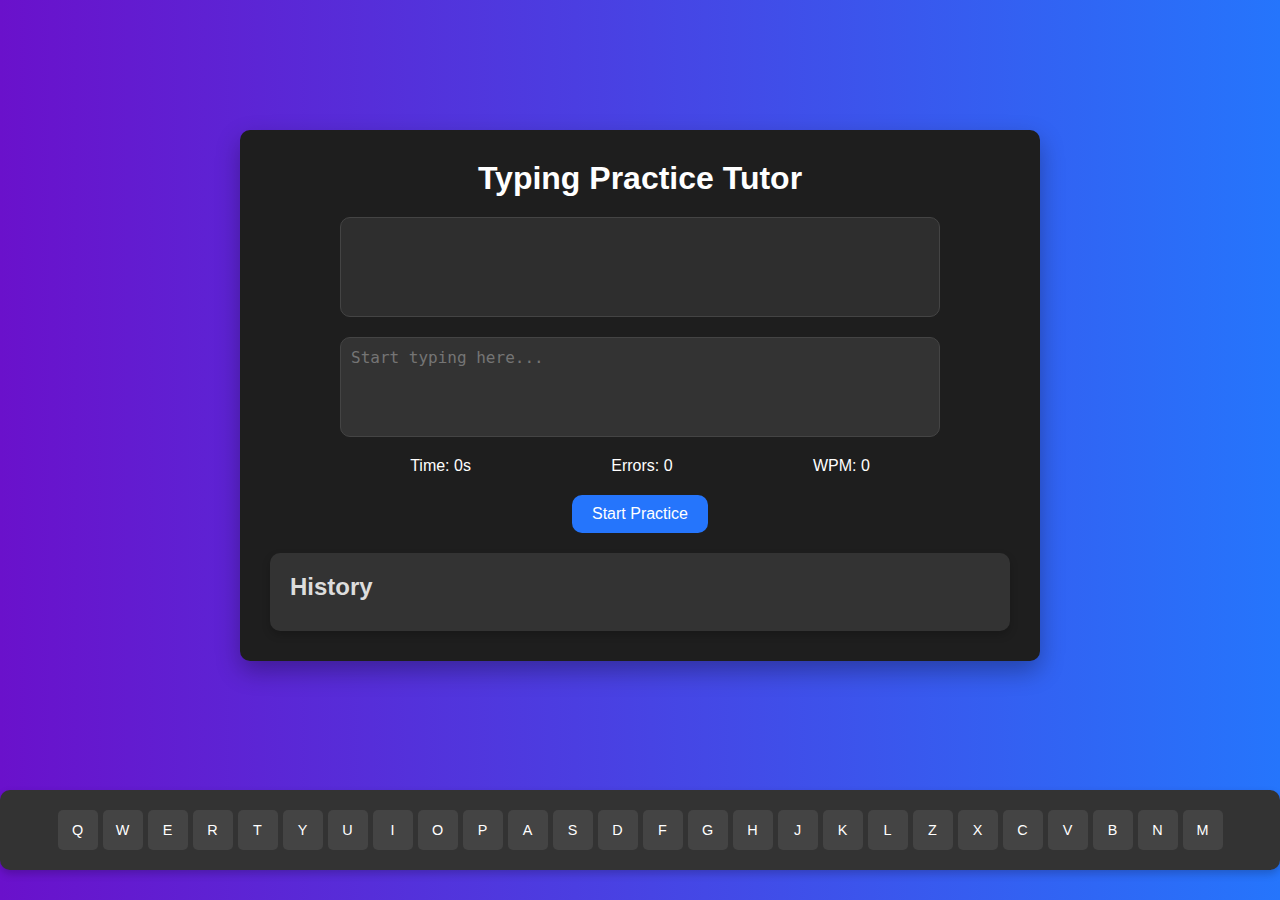
==== 3 july t/index.html @ ae69c794 "project completed" ====
<!DOCTYPE html>
<html lang="en">
<head>
    <meta charset="UTF-8">
    <meta name="viewport" content="width=device-width, initial-scale=1.0">
    <title>Typing Practice Tutor</title>
    <style>
        /* Reset and base styles */
        * {
            box-sizing: border-box;
            margin: 0;
            padding: 0;
        }

        body {
            font-family: 'Segoe UI', Tahoma, Geneva, Verdana, sans-serif;
            display: flex;
            flex-direction: column;
            justify-content: space-between; /* Aligns content with equal space between */
            min-height: 100vh;
            margin: 0;
            background: linear-gradient(to right, #6a11cb, #2575fc);
            color: #fff;
        }

        .container {
            width: 100%;
            max-width: 800px;
            margin: auto; /* Center aligns horizontally */
            background: #1e1e1e;
            padding: 30px;
            border-radius: 10px;
            box-shadow: 0 10px 25px rgba(0, 0, 0, 0.3);
            display: flex;
            flex-direction: column;
            align-items: center;
        }

        header {
            text-align: center;
            margin-bottom: 20px;
        }

        header h1 {
            font-size: 2rem;
        }

        main {
            flex: 1;
            display: flex;
            flex-direction: column;
            align-items: center;
            width: 100%;
            max-width: 600px;
        }

        .text-container {
            margin-bottom: 20px;
            padding: 20px;
            border: 1px solid #444;
            border-radius: 10px;
            background: #2e2e2e;
            width: 100%;
            min-height: 100px;
            display: flex;
            align-items: center;
            justify-content: center;
            font-size: 1.2rem;
            color: #ddd;
            white-space: pre-wrap;
            line-height: 1.6;
        }

        .typing-area {
            width: 100%;
            height: 100px;
            margin-bottom: 20px;
            padding: 10px;
            font-size: 1rem;
            background: #333;
            color: #fff;
            border: 1px solid #444;
            border-radius: 10px;
            resize: none;
            transition: border-color 0.3s;
        }

        .typing-area:focus {
            border-color: #2575fc;
        }

        .stats {
            display: flex;
            justify-content: space-around;
            width: 100%;
            margin-bottom: 20px;
        }

        .stats p {
            font-size: 1rem;
        }

        .start-button {
            padding: 10px 20px;
            font-size: 1rem;
            cursor: pointer;
            border: none;
            border-radius: 10px;
            background-color: #2575fc;
            color: white;
            transition: background-color 0.3s;
        }

        .start-button:hover {
            background-color: #1a5bbd;
        }

        .completion-message {
            background-color: rgba(37, 117, 252, 0.2);
            color: #2575fc;
            padding: 15px;
            margin-top: 20px;
            border-radius: 10px;
            text-align: center;
            display: none;
        }

        .history {
            width: 100%;
            margin-top: 20px;
            padding: 20px;
            background: #333;
            border-radius: 10px;
            box-shadow: 0 4px 8px rgba(0, 0, 0, 0.2);
        }

        .history h2 {
            font-size: 1.5rem;
            color: #ddd;
            margin-bottom: 10px;
        }

        .history-list {
            list-style-type: none;
            padding: 0;
        }

        .history li {
            background: #444;
            padding: 10px;
            margin-bottom: 5px;
            border-radius: 5px;
            color: #fff;
            font-size: 0.9rem;
        }

        /* Incorrect character highlight */
        .incorrect {
            color: #ff5c5c;
        }

        /* Correct character highlight */
        .correct {
            color: #7be292;
        }

        /* Keyboard Layout */
        .keyboard-container {
            display: flex;
            justify-content: center;
            gap: 5px;
            background-color: #333;
            padding: 20px;
            border-radius: 10px;
            box-shadow: 0 4px 8px rgba(0, 0, 0, 0.2);
            margin-bottom: 30px;
        }

        .keyboard-key {
            display: flex;
            justify-content: center;
            align-items: center;
            height: 40px;
            width: 40px;
            background-color: #444;
            color: #fff;
            border-radius: 5px;
            font-size: 0.9rem;
            cursor: pointer;
            transition: background-color 0.3s, transform 0.1s;
        }

        .keyboard-key:hover {
            background-color: #2575fc;
            transform: scale(1.1); /* Scale effect on hover */
        }

        /* Additional styles for keyboard resizing */
        @media (max-width: 600px) {
            .keyboard-key {
                height: 30px;
                width: 30px;
                font-size: 0.8rem;
            }
        }
    </style>
</head>
<body>
    <div class="container">
        <header>
            <h1>Typing Practice Tutor</h1>
        </header>
        <main>
            <section id="text-container" class="text-container">
                <p id="text-to-type"></p>
            </section>
            <textarea id="typing-area" class="typing-area" placeholder="Start typing here..."></textarea>
            <div class="stats">
                <p>Time: <span id="timer">0</span>s</p>
                <p>Errors: <span id="errors">0</span></p>
                <p>WPM: <span id="wpm">0</span></p>
            </div>
            <button id="start-button" class="start-button">Start Practice</button>
            <div id="completion-message" class="completion-message"></div>
        </main>
        <aside class="history">
            <h2>History</h2>
            <ul id="history-list" class="history-list"></ul>
        </aside>
    </div>

    <!-- Keyboard Layout -->
    <div class="keyboard-container">
        <div class="keyboard-key">Q</div>
        <div class="keyboard-key">W</div>
        <div class="keyboard-key">E</div>
        <div class="keyboard-key">R</div>
        <div class="keyboard-key">T</div>
        <div class="keyboard-key">Y</div>
        <div class="keyboard-key">U</div>
        <div class="keyboard-key">I</div>
        <div class="keyboard-key">O</div>
        <div class="keyboard-key">P</div>

        <div class="keyboard-key">A</div>
        <div class="keyboard-key">S</div>
        <div class="keyboard-key">D</div>
        <div class="keyboard-key">F</div>
        <div class="keyboard-key">G</div>
        <div class="keyboard-key">H</div>
        <div class="keyboard-key">J</div>
        <div class="keyboard-key">K</div>
        <div class="keyboard-key">L</div>

        <div class="keyboard-key">Z</div>
        <div class="keyboard-key">X</div>
        <div class="keyboard-key">C</div>
        <div class="keyboard-key">V</div>
        <div class="keyboard-key">B</div>
        <div class="keyboard-key">N</div>
        <div class="keyboard-key">M</div>
    </div>

    <script>
        document.addEventListener('DOMContentLoaded', () => {
            const texts = [
                "The quick brown fox jumps over the lazy dog.",
                "A journey of a thousand miles begins with a single step.",
                "To be or not to be, that is the question.",
                "All that glitters is not gold.",
                "The only thing we have to fear is fear itself."
            ];

            const textToTypeElement = document.getElementById('text-to-type');
            const typingArea = document.getElementById('typing-area');
            const timerElement = document.getElementById('timer');
            const errorsElement = document.getElementById('errors');
            const wpmElement = document.getElementById('wpm');
            const startButton = document.getElementById('start-button');
            const historyList = document.getElementById('history-list');
            const completionMessage = document.getElementById('completion-message');

            let timer = 0;
            let errors = 0;
            let interval;
            let startTime;
            let currentText = '';
            const history = [];

            function startPractice() {
                currentText = getRandomText();
                textToTypeElement.innerHTML = currentText.split('').map(char => `<span>${char === ' ' ? '&nbsp;' : char}</span>`).join('');
                typingArea.value = '';
                typingArea.disabled = false;
                typingArea.focus();
                timer = 0;
                errors = 0;
                startTime = new Date();
                updateStats();
                clearInterval(interval);
                interval = setInterval(updateTimer, 1000);
                completionMessage.style.display = 'none';
            }

            startButton.addEventListener('click', startPractice);

            typingArea.addEventListener('input', () => {
                const typedText = typingArea.value.trim();
                const textSpans = textToTypeElement.querySelectorAll('span');

                errors = 0; // Reset errors count

                textSpans.forEach((span, index) => {
                    const typedChar = typedText[index];
                    if (!typedChar) {
                        span.classList.remove('correct', 'incorrect');
                        return;
                    }
                    if (typedChar === span.textContent) {
                        span.classList.add('correct');
                        span.classList.remove('incorrect');
                    } else {
                        span.classList.remove('correct');
                        span.classList.add('incorrect');
                        errors++; // Increment errors count
                    }
                });

                const typedCorrectly = typedText === currentText;
                if (typedCorrectly) {
                    clearInterval(interval);
                    typingArea.disabled = true;
                    const endTime = new Date();
                    const timeTaken = (endTime - startTime) / 1000;
                    const wpm = calculateWPM(typedText, timeTaken);
                    addToHistory(timeTaken, errors, wpm);
                    displayCompletionMessage(`Practice complete! Time: ${timeTaken.toFixed(2)}s, Errors: ${errors}, WPM: ${wpm}`);
                }

                updateStats();
            });

            function updateTimer() {
                timer++;
                updateStats();
            }

            function updateStats() {
                timerElement.textContent = timer;
                errorsElement.textContent = errors;
                wpmElement.textContent = calculateWPM(typingArea.value, timer);
            }

            function calculateWPM(text, timeInSeconds) {
                const wordsTyped = text.trim().split(/\s+/).length;
                const minutes = timeInSeconds / 60;
                return Math.round(wordsTyped / minutes);
            }

            function addToHistory(time, errors, wpm) {
                history.push({ time: time.toFixed(2), errors, wpm });
                const historyItem = document.createElement('li');
                historyItem.textContent = `Time: ${time.toFixed(2)}s, Errors: ${errors}, WPM: ${wpm}`;
                historyList.appendChild(historyItem);
            }

            function displayCompletionMessage(message) {
                completionMessage.textContent = message;
                completionMessage.style.display = 'block';
            }

            function getRandomText() {
                const randomIndex = Math.floor(Math.random() * texts.length);
                return texts[randomIndex];
            }

            // Keyboard Layout Interaction
            const keyboardKeys = document.querySelectorAll('.keyboard-key');

            keyboardKeys.forEach(key => {
                key.addEventListener('click', () => {
                    const currentCursorPosition = typingArea.selectionStart;
                    const valueBeforeCursor = typingArea.value.substring(0, currentCursorPosition);
                    const valueAfterCursor = typingArea.value.substring(currentCursorPosition);
                    typingArea.value = valueBeforeCursor + key.textContent + valueAfterCursor;
                    typingArea.focus();
                    typingArea.selectionStart = currentCursorPosition + 1;
                    typingArea.selectionEnd = currentCursorPosition + 1;
                    typingArea.dispatchEvent(new Event('input'));
                });
            });

            // Resize keyboard keys on smaller screens
            function resizeKeyboard() {
                const screenWidth = window.innerWidth;
                const keyboardContainer = document.querySelector('.keyboard-container');
                if (screenWidth <= 600) {
                    keyboardContainer.style.fontSize = '0.8rem';
                    keyboardKeys.forEach(key => {
                        key.style.width = '30px';
                        key.style.height = '30px';
                    });
                } else {
                    keyboardContainer.style.fontSize = '0.9rem';
                    keyboardKeys.forEach(key => {
                        key.style.width = '40px';
                        key.style.height = '40px';
                    });
                }
            }

            window.addEventListener('resize', resizeKeyboard);
            resizeKeyboard(); // Call once on page load
        });
    </script>
</body>
</html>
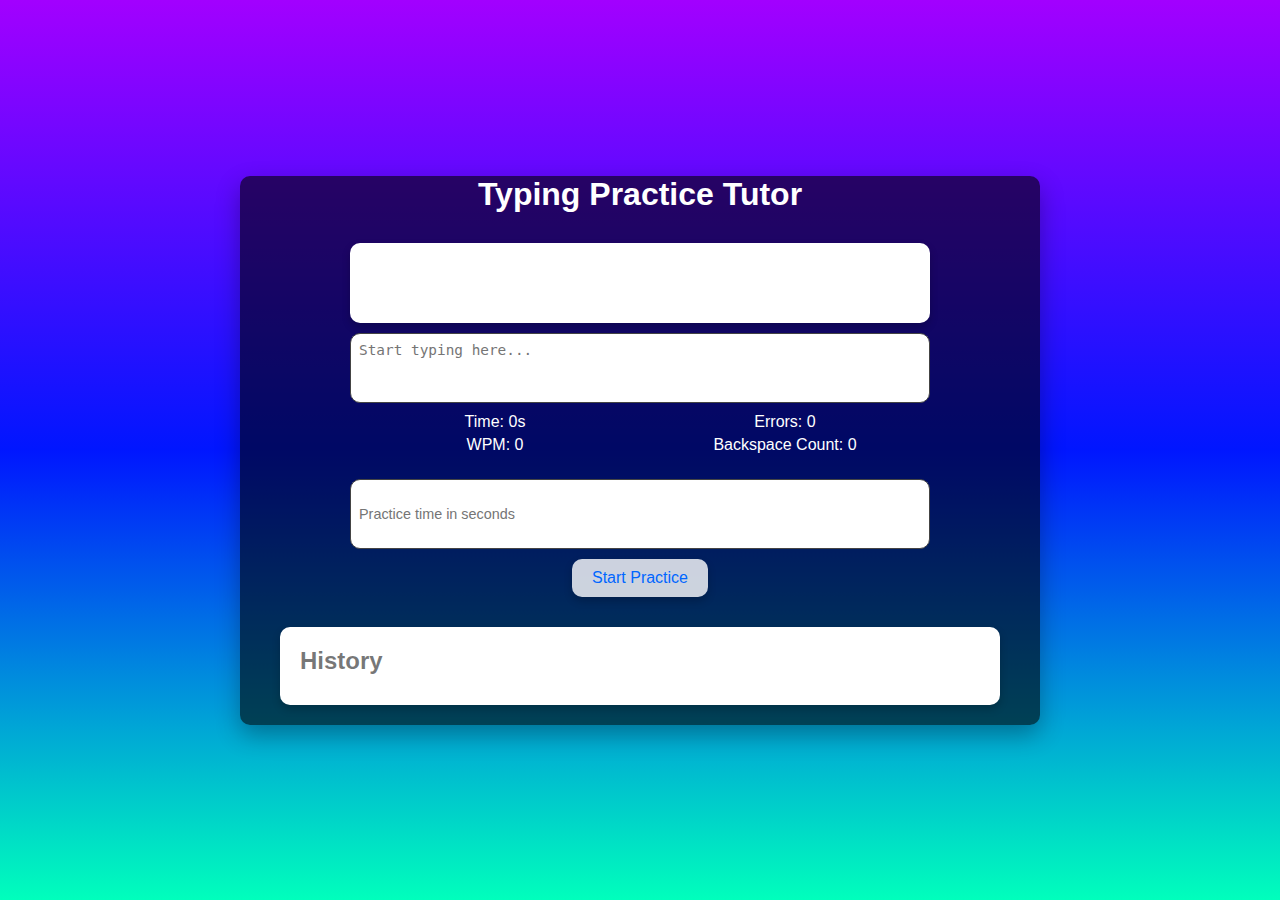
==== commit 6aaea056: "created typing tutor" ====
--- a/3 july t/index.html
+++ b/3 july t/index.html
@@ -16,19 +16,19 @@
             font-family: 'Segoe UI', Tahoma, Geneva, Verdana, sans-serif;
             display: flex;
             flex-direction: column;
-            justify-content: space-between; /* Aligns content with equal space between */
+            justify-content: space-between;
             min-height: 100vh;
             margin: 0;
-            background: linear-gradient(to right, #6a11cb, #2575fc);
+            background: rgb(0, 255, 188);
+            background: linear-gradient(0deg, rgba(0, 255, 188, 1) 0%, rgba(0, 22, 255, 1) 50%, rgba(162, 0, 255, 1) 100%);
             color: #fff;
         }
 
         .container {
             width: 100%;
             max-width: 800px;
-            margin: auto; /* Center aligns horizontally */
-            background: #1e1e1e;
-            padding: 30px;
+            margin: auto;
+            background: rgba(0, 0, 0, 0.603);
             border-radius: 10px;
             box-shadow: 0 10px 25px rgba(0, 0, 0, 0.3);
             display: flex;
@@ -52,33 +52,34 @@
             align-items: center;
             width: 100%;
             max-width: 600px;
+            padding: 10px; /* Added padding */
         }
 
         .text-container {
-            margin-bottom: 20px;
-            padding: 20px;
-            border: 1px solid #444;
-            border-radius: 10px;
-            background: #2e2e2e;
-            width: 100%;
-            min-height: 100px;
+            margin-bottom: 10px;
+            padding: 15px;
+            border-radius: 10px;
+            background: #ffffff;
+            box-shadow: 0 4px 8px rgba(0, 0, 0, 0.2);
+            width: 100%;
+            min-height: 80px;
             display: flex;
             align-items: center;
             justify-content: center;
-            font-size: 1.2rem;
-            color: #ddd;
+            font-size: 1rem;
+            color: #000000;
             white-space: pre-wrap;
             line-height: 1.6;
         }
 
         .typing-area {
             width: 100%;
-            height: 100px;
-            margin-bottom: 20px;
-            padding: 10px;
-            font-size: 1rem;
-            background: #333;
-            color: #fff;
+            height: 70px;
+            margin-bottom: 10px;
+            padding: 8px;
+            font-size: 0.9rem;
+            background: #ffffff;
+            color: #000000;
             border: 1px solid #444;
             border-radius: 10px;
             resize: none;
@@ -91,6 +92,7 @@
 
         .stats {
             display: flex;
+            flex-wrap: wrap; /* Added flex-wrap for responsiveness */
             justify-content: space-around;
             width: 100%;
             margin-bottom: 20px;
@@ -98,6 +100,9 @@
 
         .stats p {
             font-size: 1rem;
+            flex-basis: 50%; /* Adjusted flex-basis for responsiveness */
+            text-align: center; /* Centered text for smaller screens */
+            margin-bottom: 5px; /* Added margin bottom for spacing */
         }
 
         .start-button {
@@ -106,18 +111,20 @@
             cursor: pointer;
             border: none;
             border-radius: 10px;
-            background-color: #2575fc;
-            color: white;
+            background-color: #ffffffcc;
+            color: #0066ff;
+            box-shadow: 0 4px 8px rgba(0, 0, 0, 0.2);
             transition: background-color 0.3s;
         }
 
         .start-button:hover {
-            background-color: #1a5bbd;
+            background-color: #0066ff;
+            color: #ffffff;
         }
 
         .completion-message {
-            background-color: rgba(37, 117, 252, 0.2);
-            color: #2575fc;
+            background-color: rgba(0, 94, 255, 0.658);
+            color: #000000;
             padding: 15px;
             margin-top: 20px;
             border-radius: 10px;
@@ -126,17 +133,18 @@
         }
 
         .history {
-            width: 100%;
+            width: 90%;
             margin-top: 20px;
+            margin-bottom: 20px;
             padding: 20px;
-            background: #333;
+            background: #ffffff;
             border-radius: 10px;
             box-shadow: 0 4px 8px rgba(0, 0, 0, 0.2);
         }
 
         .history h2 {
             font-size: 1.5rem;
-            color: #ddd;
+            color: #0000008a;
             margin-bottom: 10px;
         }
 
@@ -154,53 +162,39 @@
             font-size: 0.9rem;
         }
 
-        /* Incorrect character highlight */
         .incorrect {
-            color: #ff5c5c;
-        }
-
-        /* Correct character highlight */
+            color: #ff0000;
+            text-shadow: black;
+            text-decoration-line: underline;
+        }
+
         .correct {
-            color: #7be292;
-        }
-
-        /* Keyboard Layout */
-        .keyboard-container {
-            display: flex;
-            justify-content: center;
-            gap: 5px;
-            background-color: #333;
-            padding: 20px;
-            border-radius: 10px;
-            box-shadow: 0 4px 8px rgba(0, 0, 0, 0.2);
-            margin-bottom: 30px;
-        }
-
-        .keyboard-key {
-            display: flex;
-            justify-content: center;
-            align-items: center;
-            height: 40px;
-            width: 40px;
-            background-color: #444;
-            color: #fff;
-            border-radius: 5px;
-            font-size: 0.9rem;
-            cursor: pointer;
-            transition: background-color 0.3s, transform 0.1s;
-        }
-
-        .keyboard-key:hover {
-            background-color: #2575fc;
-            transform: scale(1.1); /* Scale effect on hover */
-        }
-
-        /* Additional styles for keyboard resizing */
+            color: #00ff37;
+            text-shadow: black;
+        }
+
+       
+
         @media (max-width: 600px) {
-            .keyboard-key {
-                height: 30px;
-                width: 30px;
-                font-size: 0.8rem;
+            main {
+                padding: 5px; /* Adjusted padding */
+            }
+
+            .text-container {
+                padding: 10px; /* Adjusted padding */
+                min-height: 60px; /* Adjusted height */
+                font-size: 0.9rem; /* Adjusted font size */
+            }
+
+            .typing-area {
+                height: 60px; /* Adjusted height */
+                padding: 8px; /* Adjusted padding */
+                font-size: 0.8rem; /* Adjusted font size */
+            }
+
+            .stats p {
+                flex-basis: 100%; /* Full width on smaller screens */
+                margin-bottom: 10px; /* Increased margin bottom */
             }
         }
     </style>
@@ -219,9 +213,12 @@
                 <p>Time: <span id="timer">0</span>s</p>
                 <p>Errors: <span id="errors">0</span></p>
                 <p>WPM: <span id="wpm">0</span></p>
+                <p>Backspace Count: <span id="backspace-count">0</span></p>
             </div>
+            <input type="number" id="practice-time" class="typing-area" placeholder="Practice time in seconds" min="1" required>
             <button id="start-button" class="start-button">Start Practice</button>
             <div id="completion-message" class="completion-message"></div>
+            <div id="error-message" class="message" style="display: none;"></div>
         </main>
         <aside class="history">
             <h2>History</h2>
@@ -229,189 +226,159 @@
         </aside>
     </div>
 
-    <!-- Keyboard Layout -->
-    <div class="keyboard-container">
-        <div class="keyboard-key">Q</div>
-        <div class="keyboard-key">W</div>
-        <div class="keyboard-key">E</div>
-        <div class="keyboard-key">R</div>
-        <div class="keyboard-key">T</div>
-        <div class="keyboard-key">Y</div>
-        <div class="keyboard-key">U</div>
-        <div class="keyboard-key">I</div>
-        <div class="keyboard-key">O</div>
-        <div class="keyboard-key">P</div>
-
-        <div class="keyboard-key">A</div>
-        <div class="keyboard-key">S</div>
-        <div class="keyboard-key">D</div>
-        <div class="keyboard-key">F</div>
-        <div class="keyboard-key">G</div>
-        <div class="keyboard-key">H</div>
-        <div class="keyboard-key">J</div>
-        <div class="keyboard-key">K</div>
-        <div class="keyboard-key">L</div>
-
-        <div class="keyboard-key">Z</div>
-        <div class="keyboard-key">X</div>
-        <div class="keyboard-key">C</div>
-        <div class="keyboard-key">V</div>
-        <div class="keyboard-key">B</div>
-        <div class="keyboard-key">N</div>
-        <div class="keyboard-key">M</div>
-    </div>
-
     <script>
-        document.addEventListener('DOMContentLoaded', () => {
-            const texts = [
-                "The quick brown fox jumps over the lazy dog.",
-                "A journey of a thousand miles begins with a single step.",
-                "To be or not to be, that is the question.",
-                "All that glitters is not gold.",
-                "The only thing we have to fear is fear itself."
-            ];
-
-            const textToTypeElement = document.getElementById('text-to-type');
-            const typingArea = document.getElementById('typing-area');
-            const timerElement = document.getElementById('timer');
-            const errorsElement = document.getElementById('errors');
-            const wpmElement = document.getElementById('wpm');
-            const startButton = document.getElementById('start-button');
-            const historyList = document.getElementById('history-list');
-            const completionMessage = document.getElementById('completion-message');
-
-            let timer = 0;
-            let errors = 0;
-            let interval;
-            let startTime;
-            let currentText = '';
-            const history = [];
-
-            function startPractice() {
-                currentText = getRandomText();
-                textToTypeElement.innerHTML = currentText.split('').map(char => `<span>${char === ' ' ? '&nbsp;' : char}</span>`).join('');
-                typingArea.value = '';
-                typingArea.disabled = false;
-                typingArea.focus();
-                timer = 0;
-                errors = 0;
-                startTime = new Date();
-                updateStats();
-                clearInterval(interval);
-                interval = setInterval(updateTimer, 1000);
-                completionMessage.style.display = 'none';
-            }
-
-            startButton.addEventListener('click', startPractice);
-
-            typingArea.addEventListener('input', () => {
-                const typedText = typingArea.value.trim();
-                const textSpans = textToTypeElement.querySelectorAll('span');
-
-                errors = 0; // Reset errors count
-
-                textSpans.forEach((span, index) => {
-                    const typedChar = typedText[index];
-                    if (!typedChar) {
+    document.addEventListener('DOMContentLoaded', () => {
+        const texts = [
+            "The quick brown fox jumps over the lazy dog.",
+            "A journey of a thousand miles begins with a single step.",
+            "To be or not to be, that is the question.",
+            "All that glitters is not gold.",
+            "The only thing we have to fear is fear itself."
+        ];
+
+        const elements = {
+            textToType: document.getElementById('text-to-type'),
+            typingArea: document.getElementById('typing-area'),
+            timer: document.getElementById('timer'),
+            errors: document.getElementById('errors'),
+            wpm: document.getElementById('wpm'),
+            backspaceCount: document.getElementById('backspace-count'),
+            startButton: document.getElementById('start-button'),
+            historyList: document.getElementById('history-list'),
+            completionMessage: document.getElementById('completion-message'),
+            errorMessage: document.getElementById('error-message'),
+            practiceTimeInput: document.getElementById('practice-time')
+        };
+
+        let state = {
+            timer: 0,
+            errors: 0,
+            backspaceCount: 0,
+            interval: null,
+            startTime: null,
+            currentText: '',
+            practiceTime: 0,
+            history: []
+        };
+
+        const startPractice = () => {
+            // Validate practice time input
+            const practiceTimeInput = parseInt(elements.practiceTimeInput.value);
+            if (isNaN(practiceTimeInput) || practiceTimeInput <= 0) {
+                elements.errorMessage.textContent = 'Please enter a valid practice time (greater than 0 seconds).';
+                elements.errorMessage.style.display = 'block';
+                return;
+            }
+
+            // Reset error message display
+            elements.errorMessage.style.display = 'none';
+
+            state.currentText = getRandomText();
+            elements.textToType.innerHTML = state.currentText.split('').map(char => 
+                `<span>${char === ' ' ? '&nbsp;' : char}</span>`
+            ).join('');
+            elements.typingArea.value = '';
+            elements.typingArea.disabled = false;
+            elements.typingArea.focus();
+            state.timer = 0;
+            state.errors = 0;
+            state.backspaceCount = 0; // Reset backspace count
+            state.startTime = Date.now(); // Use Date.now() for accurate timing
+            state.practiceTime = practiceTimeInput;
+            updateStats();
+            clearInterval(state.interval);
+            state.interval = setInterval(updateTimer, 1000);
+            elements.completionMessage.style.display = 'none';
+        };
+
+        const updateTyping = (event) => {
+            const typedText = elements.typingArea.value;
+            const textSpans = elements.textToType.querySelectorAll('span');
+
+            state.errors = 0;
+
+            if (event.inputType === 'deleteContentBackward') {
+                state.backspaceCount++;
+            }
+
+            for (let i = 0; i < state.currentText.length; i++) {
+                const typedChar = typedText[i];
+                const correctChar = state.currentText[i];
+                const span = textSpans[i];
+
+                if (typedChar === undefined) {
+                    span.classList.remove('correct', 'incorrect');
+                } else if (typedChar === correctChar || (typedChar === ' ' && correctChar === ' ')) {
+                    span.classList.add('correct');
+                    span.classList.remove('incorrect');
+                } else {
+                    if (typedChar === ' ') {
+                        span.classList.add('incorrect');
+                    } else {
                         span.classList.remove('correct', 'incorrect');
-                        return;
                     }
-                    if (typedChar === span.textContent) {
-                        span.classList.add('correct');
-                        span.classList.remove('incorrect');
-                    } else {
-                        span.classList.remove('correct');
-                        span.classList.add('incorrect');
-                        errors++; // Increment errors count
-                    }
-                });
-
-                const typedCorrectly = typedText === currentText;
-                if (typedCorrectly) {
-                    clearInterval(interval);
-                    typingArea.disabled = true;
-                    const endTime = new Date();
-                    const timeTaken = (endTime - startTime) / 1000;
-                    const wpm = calculateWPM(typedText, timeTaken);
-                    addToHistory(timeTaken, errors, wpm);
-                    displayCompletionMessage(`Practice complete! Time: ${timeTaken.toFixed(2)}s, Errors: ${errors}, WPM: ${wpm}`);
+                    state.errors++;
                 }
-
-                updateStats();
-            });
-
-            function updateTimer() {
-                timer++;
-                updateStats();
-            }
-
-            function updateStats() {
-                timerElement.textContent = timer;
-                errorsElement.textContent = errors;
-                wpmElement.textContent = calculateWPM(typingArea.value, timer);
-            }
-
-            function calculateWPM(text, timeInSeconds) {
-                const wordsTyped = text.trim().split(/\s+/).length;
-                const minutes = timeInSeconds / 60;
-                return Math.round(wordsTyped / minutes);
-            }
-
-            function addToHistory(time, errors, wpm) {
-                history.push({ time: time.toFixed(2), errors, wpm });
-                const historyItem = document.createElement('li');
-                historyItem.textContent = `Time: ${time.toFixed(2)}s, Errors: ${errors}, WPM: ${wpm}`;
-                historyList.appendChild(historyItem);
-            }
-
-            function displayCompletionMessage(message) {
-                completionMessage.textContent = message;
-                completionMessage.style.display = 'block';
-            }
-
-            function getRandomText() {
-                const randomIndex = Math.floor(Math.random() * texts.length);
-                return texts[randomIndex];
-            }
-
-            // Keyboard Layout Interaction
-            const keyboardKeys = document.querySelectorAll('.keyboard-key');
-
-            keyboardKeys.forEach(key => {
-                key.addEventListener('click', () => {
-                    const currentCursorPosition = typingArea.selectionStart;
-                    const valueBeforeCursor = typingArea.value.substring(0, currentCursorPosition);
-                    const valueAfterCursor = typingArea.value.substring(currentCursorPosition);
-                    typingArea.value = valueBeforeCursor + key.textContent + valueAfterCursor;
-                    typingArea.focus();
-                    typingArea.selectionStart = currentCursorPosition + 1;
-                    typingArea.selectionEnd = currentCursorPosition + 1;
-                    typingArea.dispatchEvent(new Event('input'));
-                });
-            });
-
-            // Resize keyboard keys on smaller screens
-            function resizeKeyboard() {
-                const screenWidth = window.innerWidth;
-                const keyboardContainer = document.querySelector('.keyboard-container');
-                if (screenWidth <= 600) {
-                    keyboardContainer.style.fontSize = '0.8rem';
-                    keyboardKeys.forEach(key => {
-                        key.style.width = '30px';
-                        key.style.height = '30px';
-                    });
-                } else {
-                    keyboardContainer.style.fontSize = '0.9rem';
-                    keyboardKeys.forEach(key => {
-                        key.style.width = '40px';
-                        key.style.height = '40px';
-                    });
-                }
-            }
-
-            window.addEventListener('resize', resizeKeyboard);
-            resizeKeyboard(); // Call once on page load
-        });
+            }
+
+            updateStats();
+
+            if (typedText.length === state.currentText.length) {
+                finishPractice();
+            }
+        };
+
+        const updateTimer = () => {
+            state.timer++;
+            updateStats();
+
+            if (state.timer >= state.practiceTime) {
+                finishPractice();
+            }
+        };
+
+        const updateStats = () => {
+            elements.timer.textContent = state.timer;
+            elements.errors.textContent = state.errors;
+            elements.wpm.textContent = calculateWPM(elements.typingArea.value, state.timer);
+            elements.backspaceCount.textContent = state.backspaceCount;
+        };
+
+        const calculateWPM = (text, timeInSeconds) => {
+            const wordsTyped = text.trim().split(/\s+/).length;
+            const minutes = timeInSeconds / 60;
+            return Math.round(wordsTyped / minutes) || 0;
+        };
+
+        const finishPractice = () => {
+            clearInterval(state.interval);
+            elements.typingArea.disabled = true;
+            const endTime = Date.now();
+            const timeTaken = (endTime - state.startTime) / 1000;
+            const wpm = calculateWPM(elements.typingArea.value, timeTaken);
+            addToHistory(timeTaken, state.errors, wpm);
+            displayCompletionMessage(`Practice complete! Time: ${timeTaken.toFixed(2)}s, Errors: ${state.errors}, WPM: ${wpm}`);
+        };
+
+        const addToHistory = (time, errors, wpm) => {
+            state.history.push({ time: time.toFixed(2), errors, wpm });
+            const historyItem = document.createElement('li');
+            historyItem.textContent = `Time: ${time.toFixed(2)}s, Errors: ${errors}, WPM: ${wpm}`;
+            elements.historyList.appendChild(historyItem);
+        };
+
+        const displayCompletionMessage = (message) => {
+            elements.completionMessage.textContent = message;
+            elements.completionMessage.style.display = 'block';
+        };
+
+        const getRandomText = () => {
+            return texts[Math.floor(Math.random() * texts.length)];
+        };
+
+        elements.startButton.addEventListener('click', startPractice);
+        elements.typingArea.addEventListener('input', updateTyping);
+    });
     </script>
 </body>
 </html>